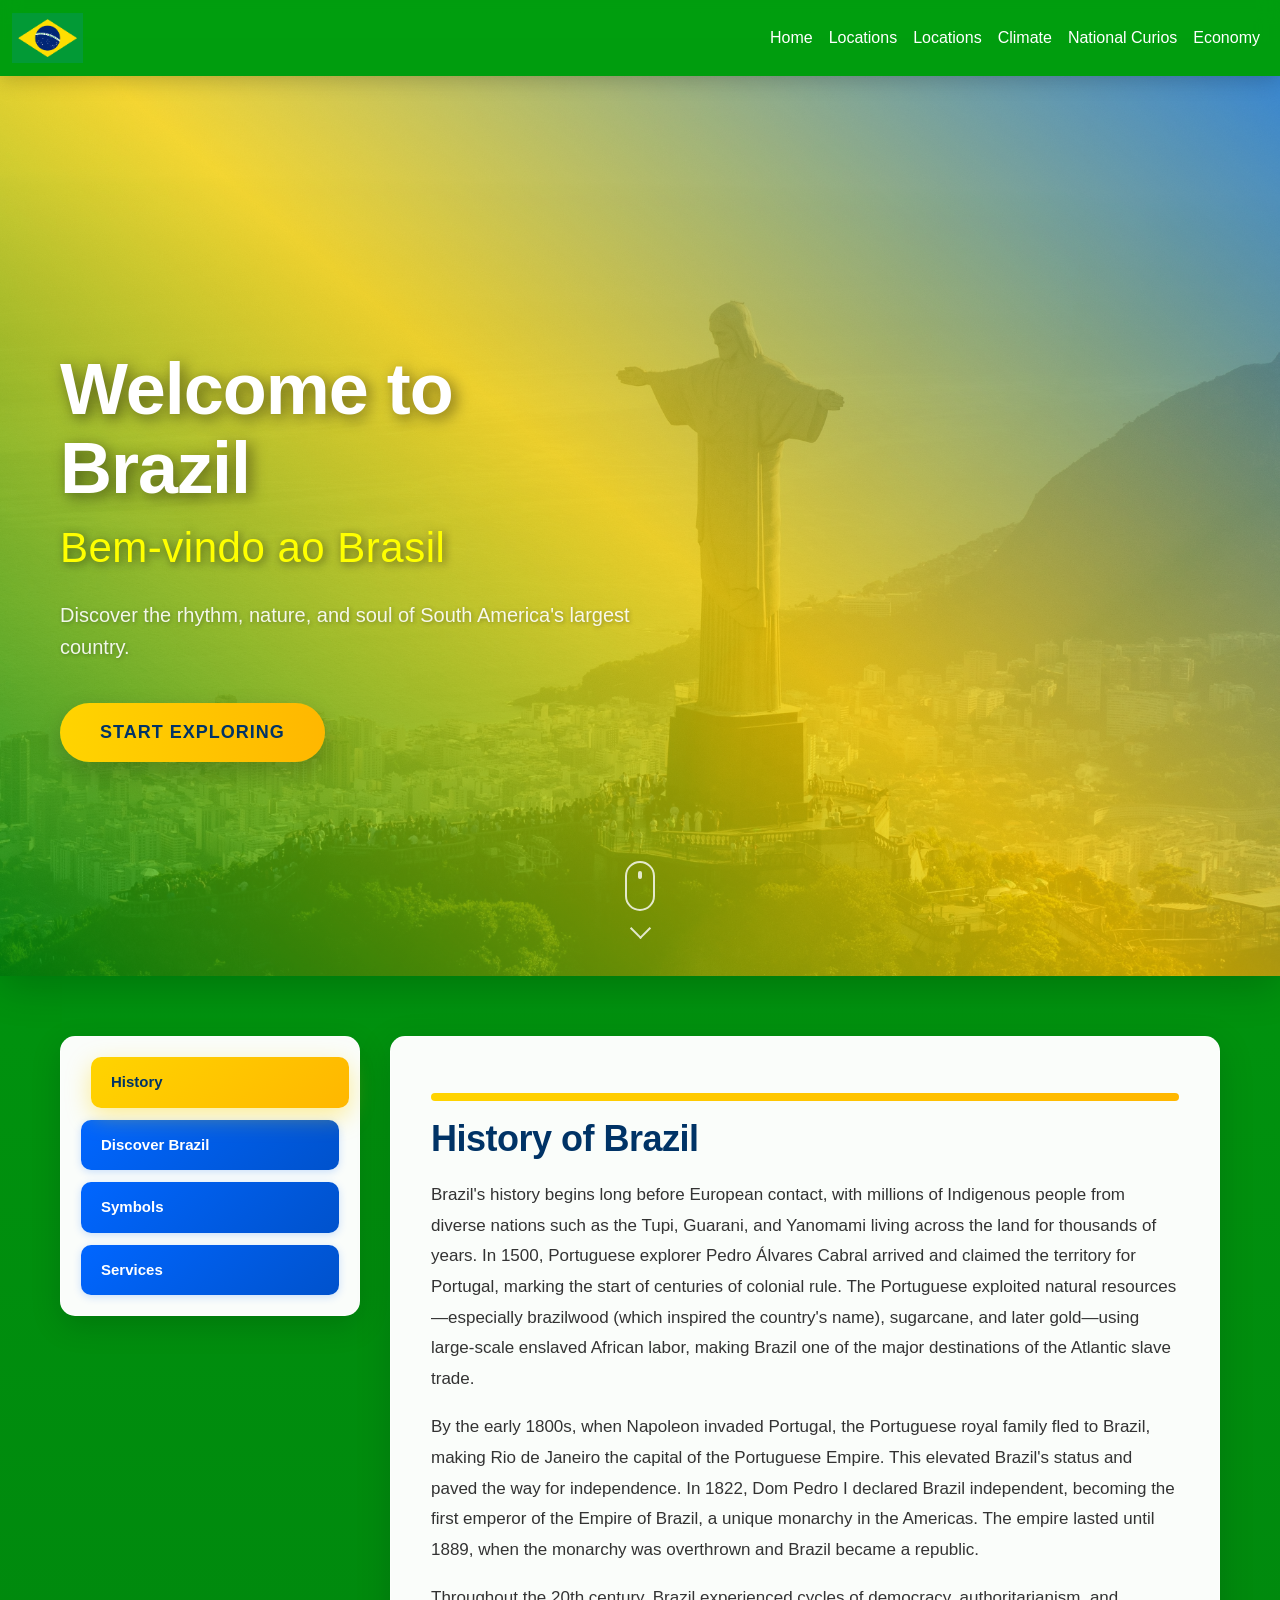
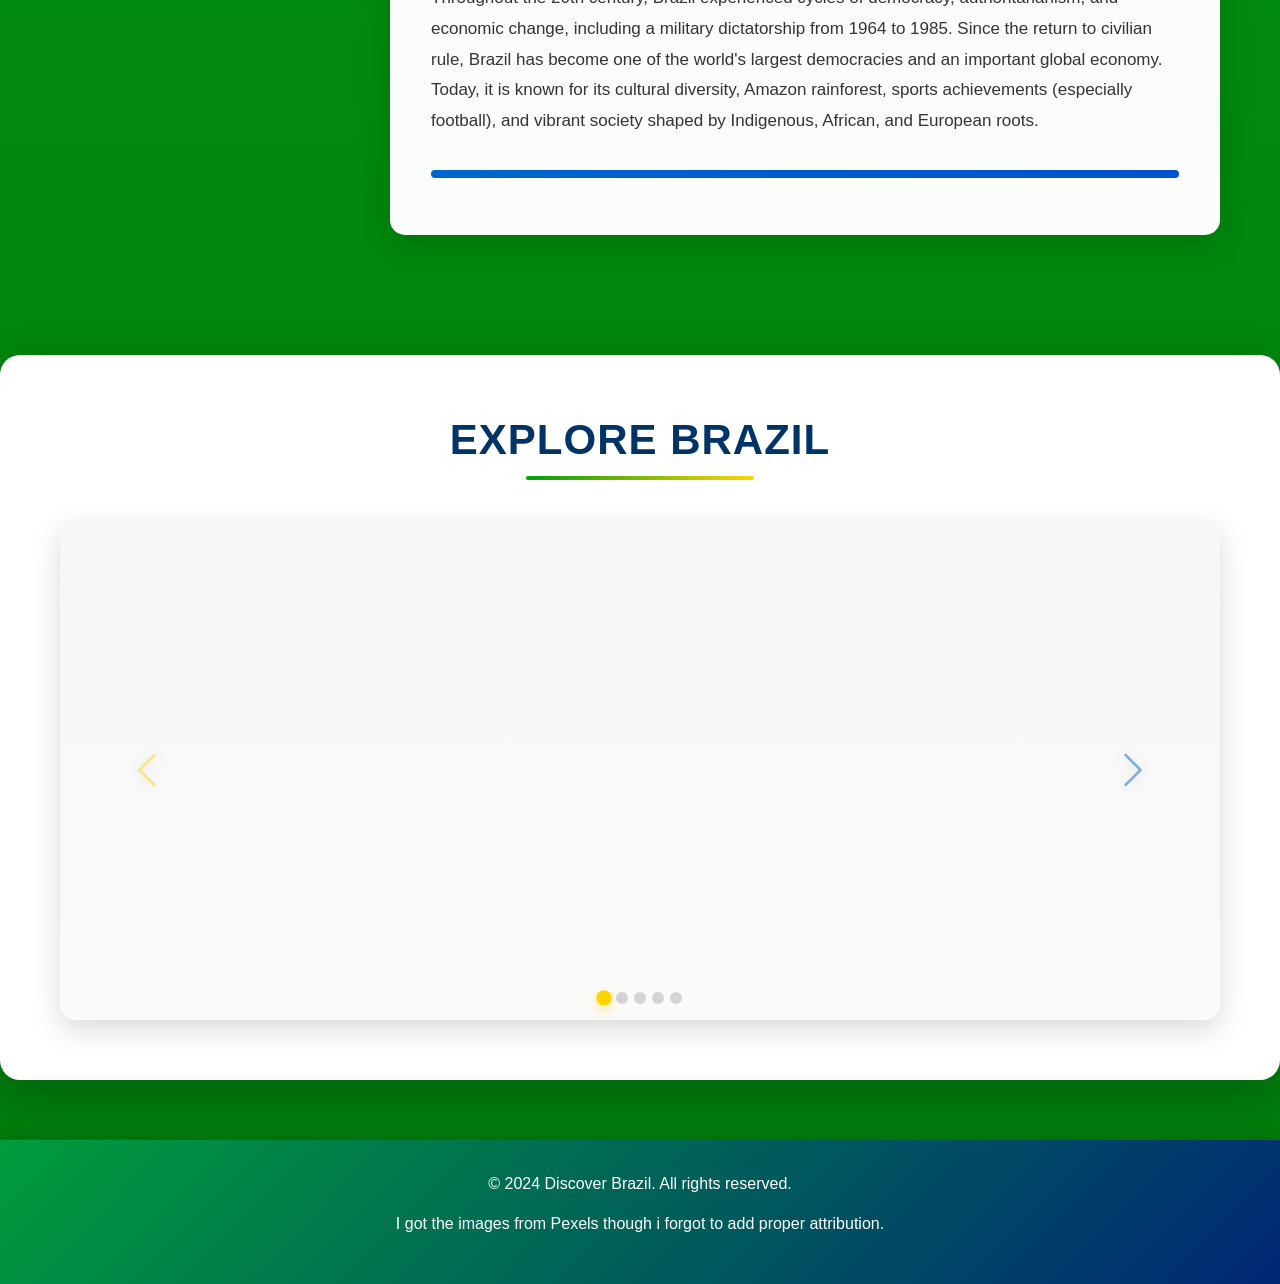
==== index.html @ 4f6e55f7 "Merge branch 'Home-Page-Add' of https://github.com/EnochTobi/FINAL-WEB-PROJECT into Home-Page-Add" ====
<!DOCTYPE html>
<html lang="en">

<head>
    <meta charset="UTF-8">
    <meta name="viewport" content="width=device-width, initial-scale=1.0">
    <!-- Bootstrap CSS -->
    <link href="https://cdn.jsdelivr.net/npm/bootstrap@5.3.0/dist/css/bootstrap.min.css" rel="stylesheet">
    <link rel="stylesheet" href="styles/Home.css">

    <title>Brazil - Discover the Heart of South America</title>
</head>

<body>
    <nav class="navbar navbar-expand-lg">
        <div class="container-fluid">

            <!-- Logo -->
            <a class="navbar-brand" href="#">
                <img src="./images/vectorstock_44766250.png" alt="Logo" class="logo-img" style="height:50px;">
            </a>

            <!-- Hamburger icon -->
            <button title="Hamburger" class="navbar-toggler" type="button" data-bs-toggle="collapse"
                data-bs-target="#mainNavbar">
                <span class="navbar-toggler-icon"></span>
            </button>

            <!-- Menu -->
            <div class="collapse navbar-collapse" id="mainNavbar">
                <ul class="navbar-nav ms-auto mb-2 mb-lg-0">
                    <li class="nav-item"><a class="nav-link text-white" href="index.html">Home</a></li>
                    <li class="nav-item"><a class="nav-link text-white" href="locations.html">Locations</a></li>
                    <li class="nav-item"><a class="nav-link text-white" href="Locations.html">Locations</a></li>
                    <li class="nav-item"><a class="nav-link text-white" href="Climate.html">Climate</a></li>
                    <li class="nav-item"><a class="nav-link text-white" href="Culture.html">National Curios</a></li>
                    <li class="nav-item"><a class="nav-link text-white" href="#">Economy</a></li>
                </ul>
            </div>

        </div>
    </nav>

    <div class="header-container">
        <div class="header-content">
            <div class="header-text">
                <h1>Welcome to Brazil</h1>
                <h2>Bem-vindo ao Brasil</h2>
                <p class="header-description">Discover the rhythm, nature, and soul of South America's largest country.
                </p>
                <a href="Locations.html" class="btn-cta">Start Exploring</a>
            </div>
        </div>
        <div class="header-image-wrapper">
            <img src="./images/brazil.png" alt="Brazil Map" class="header-img">
        </div>
        <div class="scroll-indicator">
            <span class="mouse">
                <span class="wheel"></span>
            </span>
            <span class="arrow"></span>
        </div>
    </div>
<main>
    <div class="main-container">

        <input type="checkbox" id="sidebar-menu-toggle" class="sidebar-menu-toggle">

        <input type="radio" id="tab-default" name="tab" checked>
        <input type="radio" id="tab-discover" name="tab">
        <input type="radio" id="tab-tips" name="tab">
        <input type="radio" id="tab-services" name="tab">

        <aside class="sidebar" aria-label="Site controls">
            <label for="sidebar-menu-toggle" class="sidebar-hamburger" aria-label="Toggle sidebar menu">
                <span></span>
                <span></span>
                <span></span>
            </label>

            <label class="side-label" for="tab-default"> History</label>
            <label class="side-label" for="tab-discover">Discover Brazil
            </label>
            <label class="side-label" for="tab-tips"> Symbols</label>
            <label class="side-label" for="tab-services"> Services</label>
        </aside>

        <section class="body1-container">
            <div class="streak streak-yellow"></div>

            <div class="panels">
                <article id="panel-default" class="panel">
                    <h1>History of Brazil</h1>
                    <p>Brazil's history begins long before European contact, with millions of Indigenous people from
                        diverse nations such as the Tupi, Guarani, and Yanomami living across the land for thousands of
                        years.
                        In 1500, Portuguese explorer Pedro Álvares Cabral arrived and claimed the territory for
                        Portugal, marking the start of centuries of colonial rule.
                        The Portuguese exploited natural resources—especially brazilwood (which inspired the country's
                        name), sugarcane, and later gold—using large-scale enslaved African labor, making Brazil one of
                        the major destinations of the Atlantic slave trade.</p>

                    <p>By the early 1800s, when Napoleon invaded Portugal, the Portuguese royal family fled to Brazil,
                        making Rio de Janeiro the capital of the Portuguese Empire.
                        This elevated Brazil's status and paved the way for independence. In 1822, Dom Pedro I declared
                        Brazil independent, becoming the first emperor of the Empire of Brazil, a unique monarchy in the
                        Americas.
                        The empire lasted until 1889, when the monarchy was overthrown and Brazil became a republic.</p>

                    <p>Throughout the 20th century, Brazil experienced cycles of democracy, authoritarianism, and
                        economic change, including a military dictatorship from 1964 to 1985. Since the return to
                        civilian rule, Brazil has become one of the world's largest democracies and an important global
                        economy. Today, it is known for its cultural diversity, Amazon rainforest, sports achievements
                        (especially football), and vibrant society shaped by Indigenous, African, and European roots.
                    </p>
                </article>

                <article id="panel-discover" class="panel">
                    <h1>Discover Brazil</h1>
                    <p>Explore the vibrant culture, music, and cuisine of Brazil — from Rio to the Amazon. Experience
                        the rhythm of samba, the beauty of Carnival, and the warmth of Brazilian hospitality.</p>
                    <ul class="feature-list">
                        <li><strong>Rio de Janeiro:</strong> Visit the iconic Christ the Redeemer and Copacabana beach.
                        </li>
                        <li><strong>Amazon Rainforest:</strong> Immerse yourself in the world's largest tropical
                            rainforest.</li>
                        <li><strong>Salvador:</strong> Experience the Afro-Brazilian culture and colonial architecture.
                        </li>
                        <li><strong>Iguazu Falls:</strong> Witness the breathtaking power of these massive waterfalls.
                        </li>
                    </ul>
                </article>

                <article id="panel-tips" class="panel">
                    <h1>National Symbols</h1>
                    <p>Brazil's national symbols reflect its rich heritage and natural beauty.</p>
                    <div class="symbol-grid">
                        <div class="symbol-item">
                            <h3>The Flag</h3>
                            <p>Green for forests, yellow for wealth, blue for the sky, and white for peace.</p>
                        </div>
                        <div class="symbol-item">
                            <h3>The Anthem</h3>
                            <p>A stirring melody celebrating Brazil's independence and natural splendor.</p>
                        </div>
                        <div class="symbol-item">
                            <h3>Coat of Arms</h3>
                            <p>Features the Southern Cross, coffee, and tobacco, symbolizing national wealth.</p>
                        </div>
                    </div>
                </article>

                <article id="panel-services" class="panel">
                    <h1>Services</h1>
                    <p>We offer personalized travel planning to make your Brazilian adventure unforgettable.</p>
                    <ul class="service-list">
                        <li><strong>Custom Tours:</strong> Tailor-made itineraries for every traveler.</li>
                        <li><strong>Accommodation:</strong> Best deals on hotels, resorts, and eco-lodges.</li>
                        <li><strong>Visa Assistance:</strong> Guidance through the entry requirements.</li>
                        <li><strong>Translation:</strong> Portuguese language guides and support.</li>
                    </ul>
                </article>
            </div>

            <div class="streak streak-blue"></div>
        </section>

    </div>

    <section class="carousel-wrapper">
        <h2 class="section-title">Explore Brazil</h2>
        <div id="carouselExampleIndicators" class="carousel slide">
            <div class="carousel-indicators">
                <button type="button" data-bs-target="#carouselExampleIndicators" data-bs-slide-to="0" class="active"
                    aria-current="true" aria-label="Slide 1"></button>
                <button type="button" data-bs-target="#carouselExampleIndicators" data-bs-slide-to="1"
                    aria-label="Slide 2"></button>
                <button type="button" data-bs-target="#carouselExampleIndicators" data-bs-slide-to="2"
                    aria-label="Slide 3"></button>
                <button type="button" data-bs-target="#carouselExampleIndicators" data-bs-slide-to="3"
                    aria-label="Slide 4"></button>
                <button type="button" data-bs-target="#carouselExampleIndicators" data-bs-slide-to="4"
                    aria-label="Slide 5"></button>
            </div>
            <div class="carousel-inner">
                <div class="carousel-item active">
                    <img src="./images/pexels-cax0000-1959065.jpg" class="d-block w-100" alt="Brazil Landscape">
                </div>
                <div class="carousel-item">
                    <img src="./images/pexels-pixabay-434041.jpg" class="d-block w-100" alt="Brazil Culture">
                </div>
                <div class="carousel-item">
                    <img src="./images/pexels-kelly-24039432.jpg" class="d-block w-100" alt="Brazil Nature">
                </div>
                <div class="carousel-item">
                    <img src="./images/pexels-miguel-á-padriñán-1619651.jpg" class="d-block w-100" alt="Brazil City">
                </div>
                <div class="carousel-item">
                    <img src="./images/pexels-daniel-fernandes-1640777.jpg" class="d-block w-100" alt="Brazil Beach">
            </div>
            <button class="carousel-control-prev" type="button" data-bs-target="#carouselExampleIndicators"
                data-bs-slide="prev">
                <span class="carousel-control-prev-icon" aria-hidden="true"></span>
                <span class="visually-hidden">Previous</span>
            </button>
            <button class="carousel-control-next" type="button" data-bs-target="#carouselExampleIndicators"
                data-bs-slide="next">
                <span class="carousel-control-next-icon" aria-hidden="true"></span>
                <span class="visually-hidden">Next</span>
            </button>
        </div>
    </section>
</main>
    <footer class="brazil-footer">
        <p>&copy; 2024 Discover Brazil. All rights reserved.</p>
<p>I got the images from Pexels though i forgot to add proper attribution.</p>
    <!-- Bootstrap JS Bundle -->
    <script src="https://cdn.jsdelivr.net/npm/bootstrap@5.3.0/dist/js/bootstrap.bundle.min.js"></script>

</body>

</html>
---- styles/Home.css ----
* {
    margin: 0;
    padding: 0;
    box-sizing: border-box;
}

html {
    scroll-behavior: smooth;
}

body {
    font-family: 'Inter', "Segoe UI", Roboto, "Helvetica Neue", Arial, sans-serif;
    background: linear-gradient(to bottom, #009e0f 0%, #007a0c 100%);
    color: #111;
    -webkit-font-smoothing: antialiased;
    -moz-osx-font-smoothing: grayscale;
}

/* ===== HEADER CONTAINER ===== */
.header-container {
    width: 100%;
    min-height: 100vh;
    display: flex;
    justify-content: center;
    align-items: center;
    padding: 120px 60px 60px;
    background: linear-gradient(40deg, #009e0f 0%, #ffd400 50%, #0066cc 100%);
    position: relative;
    overflow: hidden;
    box-shadow: 0 10px 40px rgba(0, 0, 0, 0.2);
}

.header-container::before {
    content: "";
    position: absolute;
    top: 0;
    left: 0;
    right: 0;
    bottom: 0;
    background-image: url("../images/pexels-athena-6580703.jpg");
    background-size: cover;
    background-position: center;
    opacity: 0.25;
    z-index: 0;
    animation: subtleZoom 20s ease-in-out infinite alternate;
}

.header-content {
    display: flex;
    justify-content: space-between;
    align-items: center;
    width: 100%;
    max-width: 1400px;
    z-index: 1;
    gap: 60px;
}

.header-text {
    flex: 1;
    max-width: 600px;
}

.header-text h1 {
    font-size: 72px;
    font-weight: 800;
    color: white;
    margin: 0 0 15px 0;
    text-shadow: 4px 4px 15px rgba(0, 0, 0, 0.5);
    animation: slideInDown 0.8s ease-out;
    letter-spacing: -1px;
    line-height: 1.1;
}

.header-text h2 {
    font-size: 42px;
    font-weight: 300;
    color: #ffff00;
    margin: 0 0 25px 0;
    text-shadow: 2px 2px 8px rgba(0, 0, 0, 0.5);
    animation: slideInUp 0.8s ease-out 0.2s both;
    letter-spacing: 0.5px;
}

.header-description {
    font-size: 20px;
    color: rgba(255, 255, 255, 0.9);
    margin-bottom: 40px;
    line-height: 1.6;
    animation: slideInUp 0.8s ease-out 0.4s both;
    text-shadow: 1px 1px 4px rgba(0, 0, 0, 0.3);
}

.btn-cta {
    display: inline-block;
    padding: 16px 40px;
    background: linear-gradient(to right, #ffd400, #ffb700);
    color: #003366;
    font-size: 18px;
    font-weight: 700;
    text-decoration: none;
    border-radius: 50px;
    box-shadow: 0 10px 25px rgba(0, 0, 0, 0.2);
    transition: all 0.3s ease;
    animation: slideInUp 0.8s ease-out 0.6s both;
    text-transform: uppercase;
    letter-spacing: 1px;
}

.btn-cta:hover {
    transform: translateY(-5px);
    box-shadow: 0 15px 35px rgba(0, 0, 0, 0.3);
    background: linear-gradient(to right, #ffb700, #ffd400);
    color: #002244;
}

.header-image-wrapper {
    flex: 1;
    display: flex;
    justify-content: center;
    align-items: center;
    animation: float 6s ease-in-out infinite;
}

.header-img {
    max-width: 100%;
    height: auto;
    filter: drop-shadow(0 20px 50px rgba(0, 0, 0, 0.4));
    animation: fadeInUp 1s ease-out;
    transition: transform 0.3s ease;
}

.header-img:hover {
    transform: scale(1.05) rotate(2deg);
}

/* Scroll Indicator */
.scroll-indicator {
    position: absolute;
    bottom: 40px;
    left: 50%;
    transform: translateX(-50%);
    z-index: 2;
    display: flex;
    flex-direction: column;
    align-items: center;
    gap: 10px;
    opacity: 0.8;
    animation: fadeIn 1s ease-out 1s both;
}

.mouse {
    width: 30px;
    height: 50px;
    border: 2px solid white;
    border-radius: 20px;
    position: relative;
}

.wheel {
    width: 4px;
    height: 8px;
    background: white;
    border-radius: 2px;
    position: absolute;
    top: 8px;
    left: 50%;
    transform: translateX(-50%);
    animation: scrollWheel 1.5s infinite;
}

.arrow {
    width: 15px;
    height: 15px;
    border-right: 2px solid white;
    border-bottom: 2px solid white;
    transform: rotate(45deg);
    animation: scrollArrow 1.5s infinite;
}

@keyframes scrollWheel {
    0% {
        top: 8px;
        opacity: 1;
    }

    100% {
        top: 25px;
        opacity: 0;
    }
}

@keyframes scrollArrow {
    0% {
        opacity: 0;
        transform: rotate(45deg) translate(-5px, -5px);
    }

    50% {
        opacity: 1;
    }

    100% {
        opacity: 0;
        transform: rotate(45deg) translate(5px, 5px);
    }
}

/* ===== NAVBAR ===== */
nav {
    width: 100%;
    display: flex;
    justify-content: space-around;
    align-items: center;
    padding: 20px 40px;
    background: rgba(0, 158, 15, 0.9);
    position: sticky;
    top: 0;
    z-index: 1000;
    box-shadow: 0 4px 20px rgba(0, 0, 0, 0.2);
    -webkit-backdrop-filter: blur(10px);
    backdrop-filter: blur(10px);
    transition: all 0.3s ease;
}

.logo {
    background-color: transparent;
}

.logo-img {
    height: 50px;
    width: auto;
    background-color: transparent;
    transition: transform 0.3s ease;
}

.logo-img:hover {
    transform: scale(1.08) rotate(2deg);
}

.nav-links {
    display: flex;
    list-style: none;
    gap: 30px;
    background-color: transparent;
}

.nav-links li {
    background-color: transparent;
}

.nav-links a {
    text-decoration: none;
    color: white;
    background-color: transparent;
    font-size: 16px;
    font-weight: 500;
    transition: all 0.3s ease;
    position: relative;
    padding: 5px 0;
}

.nav-links a::after {
    content: '';
    position: absolute;
    bottom: 0;
    left: 0;
    width: 0;
    height: 2px;
    background-color: #ffd400;
    transition: width 0.3s ease;
}

.nav-links a:hover::after {
    width: 100%;
}

.nav-links a:hover {
    color: #ffff00;
    transform: translateY(-2px);
}

.navbar-toggler {
    border-color: white !important;
}

.navbar-toggler-icon {
    background-image: url("data:image/svg+xml;charset=utf8,%3Csvg viewBox='0 0 30 30' xmlns='http://www.w3.org/2000/svg'%3E%3Cpath stroke='white' stroke-width='2' stroke-linecap='round' stroke-miterlimit='10' d='M4 7h22M4 15h22M4 23h22'/%3E%3C/svg%3E") !important;
}

/* ===== MAIN CONTAINER ===== */
.main-container {
    display: flex;
    gap: 30px;
    padding: 60px 60px;
    align-items: flex-start;
    max-width: 1400px;
    margin: 0 auto;
}

.sidebar {
    width: 300px;
    flex-shrink: 0;
    background: rgba(255, 255, 255, 0.98);
    border-radius: 15px;
    padding: 20px;
    box-shadow: 0 10px 30px rgba(0, 0, 0, 0.15);
    border: 1px solid rgba(255, 255, 255, 0.5);
    display: flex;
    flex-direction: column;
    gap: 12px;
}

.sidebar-menu-toggle {
    display: none;
}

.sidebar-hamburger {
    display: none;
    flex-direction: column;
    cursor: pointer;
    gap: 5px;
    margin-bottom: 8px;
}

.sidebar-hamburger span {
    width: 24px;
    height: 2.5px;
    background-color: #0066cc;
    border-radius: 2px;
    transition: all 0.3s ease;
}

.side-label {
    display: block;
    width: 100%;
    padding: 14px 20px;
    margin: 0;
    background: linear-gradient(135deg, #0066ff 0%, #0052cc 100%);
    color: white;
    border-radius: 10px;
    cursor: pointer;
    text-align: left;
    font-weight: 600;
    font-size: 15px;
    transition: all 0.3s cubic-bezier(0.4, 0, 0.2, 1);
    box-shadow: 0 2px 8px rgba(0, 102, 255, 0.2);
}

.side-label:hover {
    transform: translateX(8px) translateY(-2px);
    box-shadow: 0 8px 20px rgba(0, 102, 255, 0.3);
    background: linear-gradient(135deg, #0052cc 0%, #003d99 100%);
}

#tab-default:checked~.sidebar label[for="tab-default"],
#tab-discover:checked~.sidebar label[for="tab-discover"],
#tab-tips:checked~.sidebar label[for="tab-tips"],
#tab-services:checked~.sidebar label[for="tab-services"] {
    background: linear-gradient(135deg, #ffd400 0%, #ffb700 100%);
    color: #003366;
    transform: translateX(10px);
    box-shadow: 0 8px 25px rgba(255, 212, 0, 0.4);
}

.main-container>input[type="radio"] {
    position: absolute;
    left: -9999px;
}

.body1-container {
    flex: 1 1 auto;
    padding: 40px;
    background: rgba(255, 255, 255, 0.98);
    position: relative;
    border-radius: 15px;
    box-shadow: 0 10px 35px rgba(0, 0, 0, 0.15);
    border: 1px solid rgba(255, 255, 255, 0.5);
    min-height: 450px;
    transition: box-shadow 0.3s ease;
}

.body1-container:hover {
    box-shadow: 0 15px 45px rgba(0, 0, 0, 0.2);
}

.body1-container h1 {
    color: #003366;
    background-color: transparent;
    font-size: 36px;
    font-weight: 700;
    margin-bottom: 20px;
    letter-spacing: -0.5px;
}

.body1-container p {
    color: #333333;
    background-color: transparent;
    font-size: 17px;
    line-height: 1.8;
    margin-bottom: 18px;
    font-weight: 400;
}

/* Feature Lists & Service Lists */
.feature-list,
.service-list {
    list-style: none;
    padding: 0;
    margin-top: 20px;
}

.feature-list li,
.service-list li {
    padding: 12px 16px;
    margin-bottom: 10px;
    background: rgba(0, 0, 0, 0.03);
    border-radius: 8px;
    font-size: 16px;
    color: #333;
    transition: transform 0.2s ease, background 0.2s ease;
    border-left: 4px solid #ffd400;
}

.service-list li {
    border-left-color: #0066cc;
}

.feature-list li:hover,
.service-list li:hover {
    transform: translateX(5px);
    background: rgba(0, 0, 0, 0.05);
}

.feature-list strong,
.service-list strong {
    color: #003366;
    font-weight: 600;
}

/* Symbol Grid */
.symbol-grid {
    display: grid;
    grid-template-columns: repeat(auto-fit, minmax(200px, 1fr));
    gap: 20px;
    margin-top: 20px;
}

.symbol-item {
    background: white;
    padding: 20px;
    border-radius: 12px;
    box-shadow: 0 4px 15px rgba(0, 0, 0, 0.05);
    text-align: center;
    transition: transform 0.3s ease;
    border: 1px solid rgba(0, 0, 0, 0.05);
}

.symbol-item:hover {
    transform: translateY(-5px);
    box-shadow: 0 8px 25px rgba(0, 0, 0, 0.1);
}

.symbol-item h3 {
    font-size: 18px;
    color: #009e0f;
    margin-bottom: 10px;
}

.symbol-item p {
    font-size: 14px;
    margin: 0;
    color: #555;
}

.streak {
    width: 100%;
    height: 8px;
    margin: 16px 0;
    border-radius: 4px;
}

.streak-yellow {
    background: linear-gradient(to right, #ffd400, #ffb700);
}

.streak-blue {
    background: linear-gradient(to right, #0066cc, #0052cc);
}

.panel {
    max-height: 0;
    opacity: 0;
    transform: translateY(8px);
    overflow: hidden;
    transition: max-height 320ms ease, opacity 320ms ease, transform 320ms ease;
}

#tab-default:checked~.body1-container .panels #panel-default,
#tab-discover:checked~.body1-container .panels #panel-discover,
#tab-tips:checked~.body1-container .panels #panel-tips,
#tab-services:checked~.body1-container .panels #panel-services {
    max-height: 1000px;
    opacity: 1;
    transform: none;
}

/* ===== CAROUSEL ===== */
.carousel-wrapper {
    background-color: #ffffff;
    padding: 60px;
    border-radius: 20px;
    box-shadow: 0 15px 50px rgba(0, 0, 0, 0.2);
    margin: 60px auto;
    max-width: 1400px;
    text-align: center;
}

.section-title {
    font-size: 42px;
    color: #003366;
    margin-bottom: 40px;
    font-weight: 700;
    text-transform: uppercase;
    letter-spacing: 1px;
    position: relative;
    display: inline-block;
}

.section-title::after {
    content: '';
    display: block;
    width: 60%;
    height: 4px;
    background: linear-gradient(to right, #009e0f, #ffd400);
    margin: 10px auto 0;
    border-radius: 2px;
}

#carouselExampleIndicators {
    max-width: 1200px;
    margin: 0 auto;
    border-radius: 15px;
    overflow: hidden;
    box-shadow: 0 10px 30px rgba(0, 0, 0, 0.15);
    transition: transform 0.3s ease;
}

#carouselExampleIndicators:hover {
    transform: translateY(-5px);
    box-shadow: 0 30px 60px rgba(0, 0, 0, 0.25);
}

#carouselExampleIndicators .carousel-inner {
    background: linear-gradient(180deg, rgba(0, 0, 0, 0.03), rgba(0, 0, 0, 0.02));
}

#carouselExampleIndicators .carousel-item {
    height: 500px;
}

#carouselExampleIndicators .carousel-item img {
    width: 100%;
    height: 100%;
    object-fit: cover;
    display: block;
    filter: saturate(1.05) contrast(1.02);
    transition: transform 0.3s ease;
}

#carouselExampleIndicators .carousel-item:hover img {
    transform: scale(1.02);
}

.carousel-indicators [data-bs-target] {
    width: 12px;
    height: 12px;
    border-radius: 50%;
    background-color: rgba(0, 0, 0, 0.3);
    border: none;
    transition: transform 200ms ease, background-color 200ms ease;
}

footer {
    background: linear-gradient(135deg, #009c3b 0%, #002776 100%);
    color: white;
    text-align: center;
    padding: 32px;
    margin-top: 32px;
    font-size: 16px;
    box-shadow: 0 -4px 15px rgba(0, 0, 0, 0.1);
}

.carousel-indicators .active {
    background-color: #ffd400;
    transform: scale(1.3);
    box-shadow: 0 3px 8px rgba(255, 212, 0, 0.4);
}

.carousel-control-prev-icon,
.carousel-control-next-icon {
    filter: drop-shadow(0 2px 6px rgba(0, 0, 0, 0.25));
    width: 40px;
    height: 40px;
}

.carousel-control-prev-icon {
    background-image: url("data:image/svg+xml;charset=utf8,%3Csvg xmlns='http://www.w3.org/2000/svg' fill='%23ffd400' viewBox='0 0 16 16'%3E%3Cpath d='M11.354 1.646a.5.5 0 0 1 0 .708L5.707 8l5.647 5.646a.5.5 0 0 1-.708.708l-6-6a.5.5 0 0 1 0-.708l6-6a.5.5 0 0 1 .708 0z'/%3E%3C/svg%3E");
}

.carousel-control-next-icon {
    background-image: url("data:image/svg+xml;charset=utf8,%3Csvg xmlns='http://www.w3.org/2000/svg' fill='%230066cc' viewBox='0 0 16 16'%3E%3Cpath d='M4.646 14.354a.5.5 0 0 1 0-.708L10.293 8 4.646 2.354a.5.5 0 1 1 .708-.708l6 6a.5.5 0 0 1 0 .708l-6 6a.5.5 0 0 1-.708 0z'/%3E%3C/svg%3E");
}

/* ===== ANIMATIONS ===== */
@keyframes fadeInUp {
    from {
        opacity: 0;
        transform: translateY(30px);
    }

    to {
        opacity: 1;
        transform: translateY(0);
    }
}

@keyframes slideInDown {
    from {
        opacity: 0;
        transform: translateY(-30px);
    }

    to {
        opacity: 1;
        transform: translateY(0);
    }
}

@keyframes slideInUp {
    from {
        opacity: 0;
        transform: translateY(30px);
    }

    to {
        opacity: 1;
        transform: translateY(0);
    }
}

@keyframes float {

    0%,
    100% {
        transform: translateY(0px);
    }

    50% {
        transform: translateY(-20px);
    }
}

@keyframes subtleZoom {
    0% {
        transform: scale(1);
    }

    100% {
        transform: scale(1.05);
    }
}

@keyframes fadeIn {
    from {
        opacity: 0;
    }

    to {
        opacity: 0.8;
    }
}

/* ===== RESPONSIVE DESIGN ===== */
@media (max-width: 899px) {
    .sidebar-hamburger {
        display: flex;
    }

    .sidebar-menu-toggle:not(:checked)~.sidebar .side-label {
        max-height: 0;
        opacity: 0;
        padding: 0;
        margin: 0;
        overflow: hidden;
    }

    .sidebar-menu-toggle:checked~.sidebar .side-label {
        max-height: 100px;
        opacity: 1;
        padding: 14px 20px;
        margin-bottom: 12px;
        display: block;
    }

    .sidebar-menu-toggle:checked~.sidebar .sidebar-hamburger span:nth-child(1) {
        transform: rotate(45deg) translate(8px, 8px);
    }

    .sidebar-menu-toggle:checked~.sidebar .sidebar-hamburger span:nth-child(2) {
        opacity: 0;
    }

    .sidebar-menu-toggle:checked~.sidebar .sidebar-hamburger span:nth-child(3) {
        transform: rotate(-45deg) translate(6px, -6px);
    }
}

@media (max-width: 800px) {
    .header-container {
        padding: 100px 30px 60px;
        min-height: auto;
    }

    .header-content {
        flex-direction: column-reverse;
        gap: 40px;
        text-align: center;
    }

    .header-text {
        max-width: 100%;
    }

    .header-text h1 {
        font-size: 48px;
    }

    .header-text h2 {
        font-size: 32px;
    }

    .header-description {
        font-size: 18px;
    }

    .main-container {
        flex-direction: column;
        padding: 30px 20px;
    }

    .sidebar {
        width: 100%;
        flex-direction: row;
        overflow-x: auto;
        gap: 10px;
    }

    .side-label {
        flex: 0 0 auto;
        white-space: nowrap;
    }

    .body1-container {
        padding: 30px;
    }

    #carouselExampleIndicators {
        margin: 40px auto;
    }

    #carouselExampleIndicators .carousel-item {
        height: 300px;
    }
}

@media (max-width: 480px) {
    .header-container {
        min-height: 400px;
        padding: 40px 20px;
    }

    .header-text h1 {
        font-size: 36px;
    }

    .header-text h2 {
        font-size: 28px;
    }

    .main-container {
        padding: 20px 16px;
    }

    .body1-container {
        padding: 24px;
    }

    .body1-container h1 {
        font-size: 28px;
    }

    .body1-container p {
        font-size: 16px;
    }

    #carouselExampleIndicators .carousel-item {
        height: 220px;
    }
}

/* Accessibility */
a:focus,
.side-label:focus,
.nav-links a:focus {
    outline: 3px solid rgba(255, 212, 64, 0.3);
    outline-offset: 3px;
}

/* Performance optimizations */
img {
    content-visibility: auto;
}
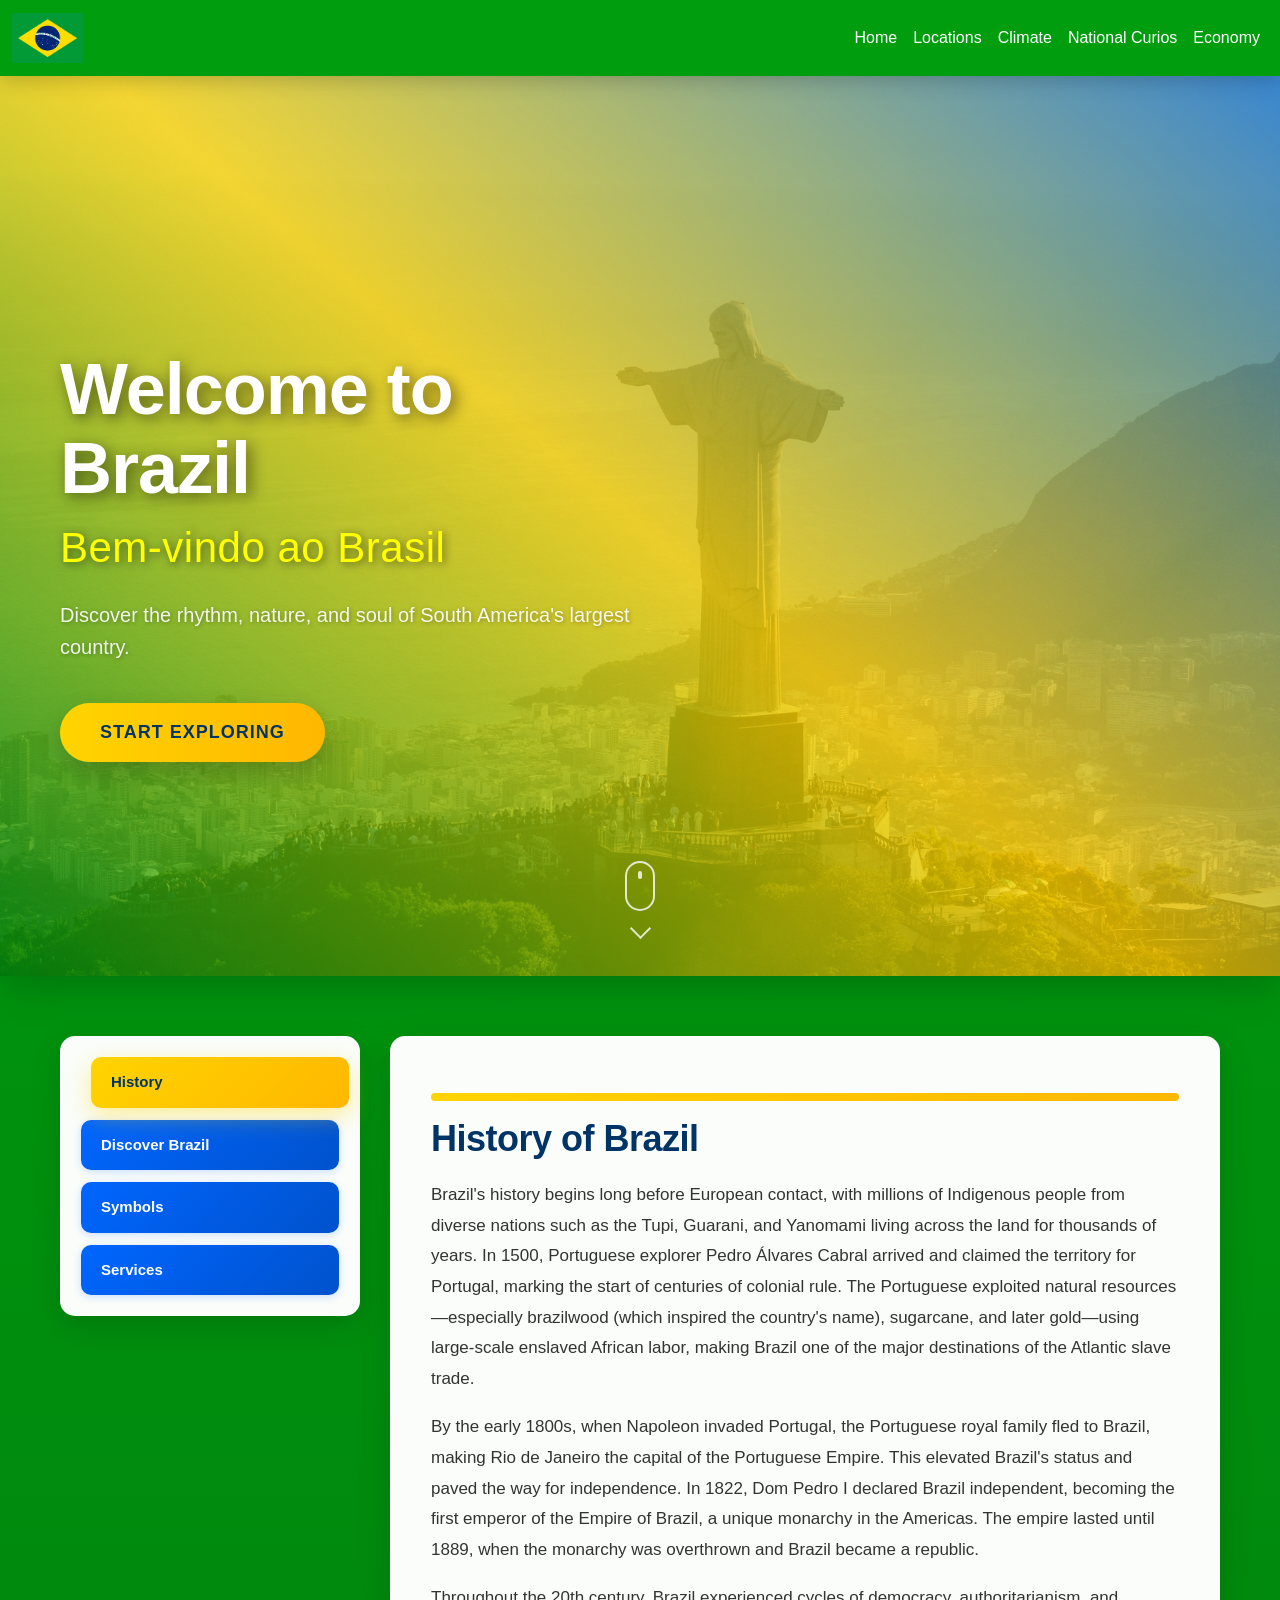
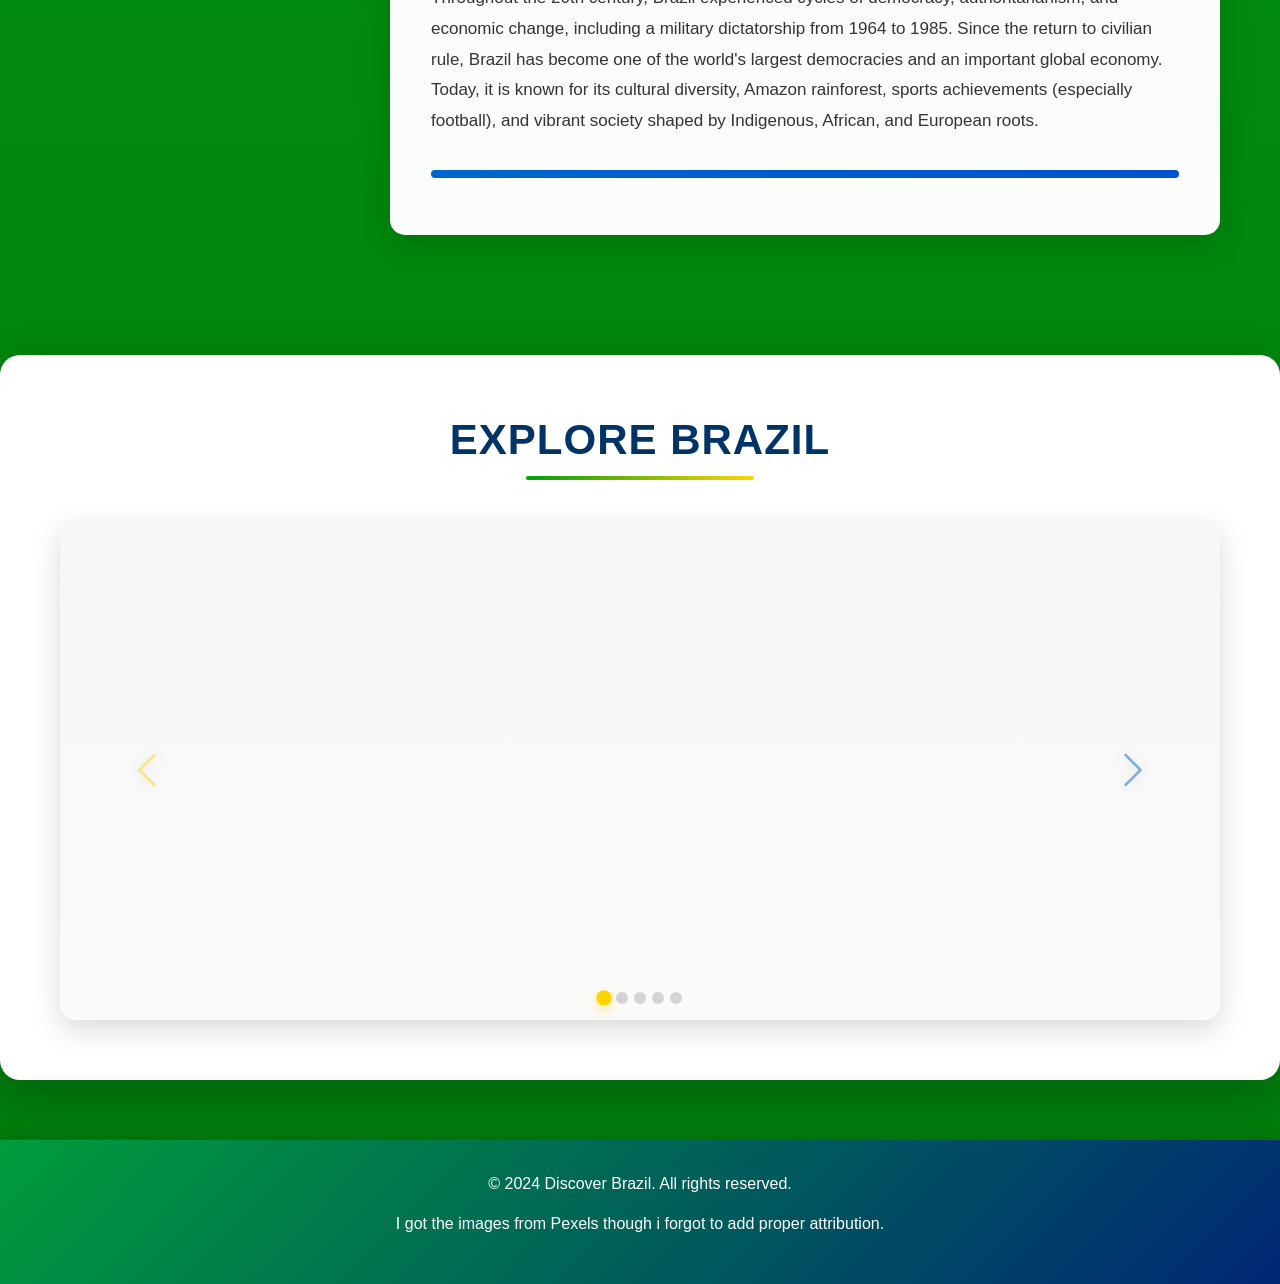
==== commit cf2aa2b0: "Removed 2nd locations page" ====
--- a/index.html
+++ b/index.html
@@ -30,7 +30,6 @@
             <div class="collapse navbar-collapse" id="mainNavbar">
                 <ul class="navbar-nav ms-auto mb-2 mb-lg-0">
                     <li class="nav-item"><a class="nav-link text-white" href="index.html">Home</a></li>
-                    <li class="nav-item"><a class="nav-link text-white" href="locations.html">Locations</a></li>
                     <li class="nav-item"><a class="nav-link text-white" href="Locations.html">Locations</a></li>
                     <li class="nav-item"><a class="nav-link text-white" href="Climate.html">Climate</a></li>
                     <li class="nav-item"><a class="nav-link text-white" href="Culture.html">National Curios</a></li>
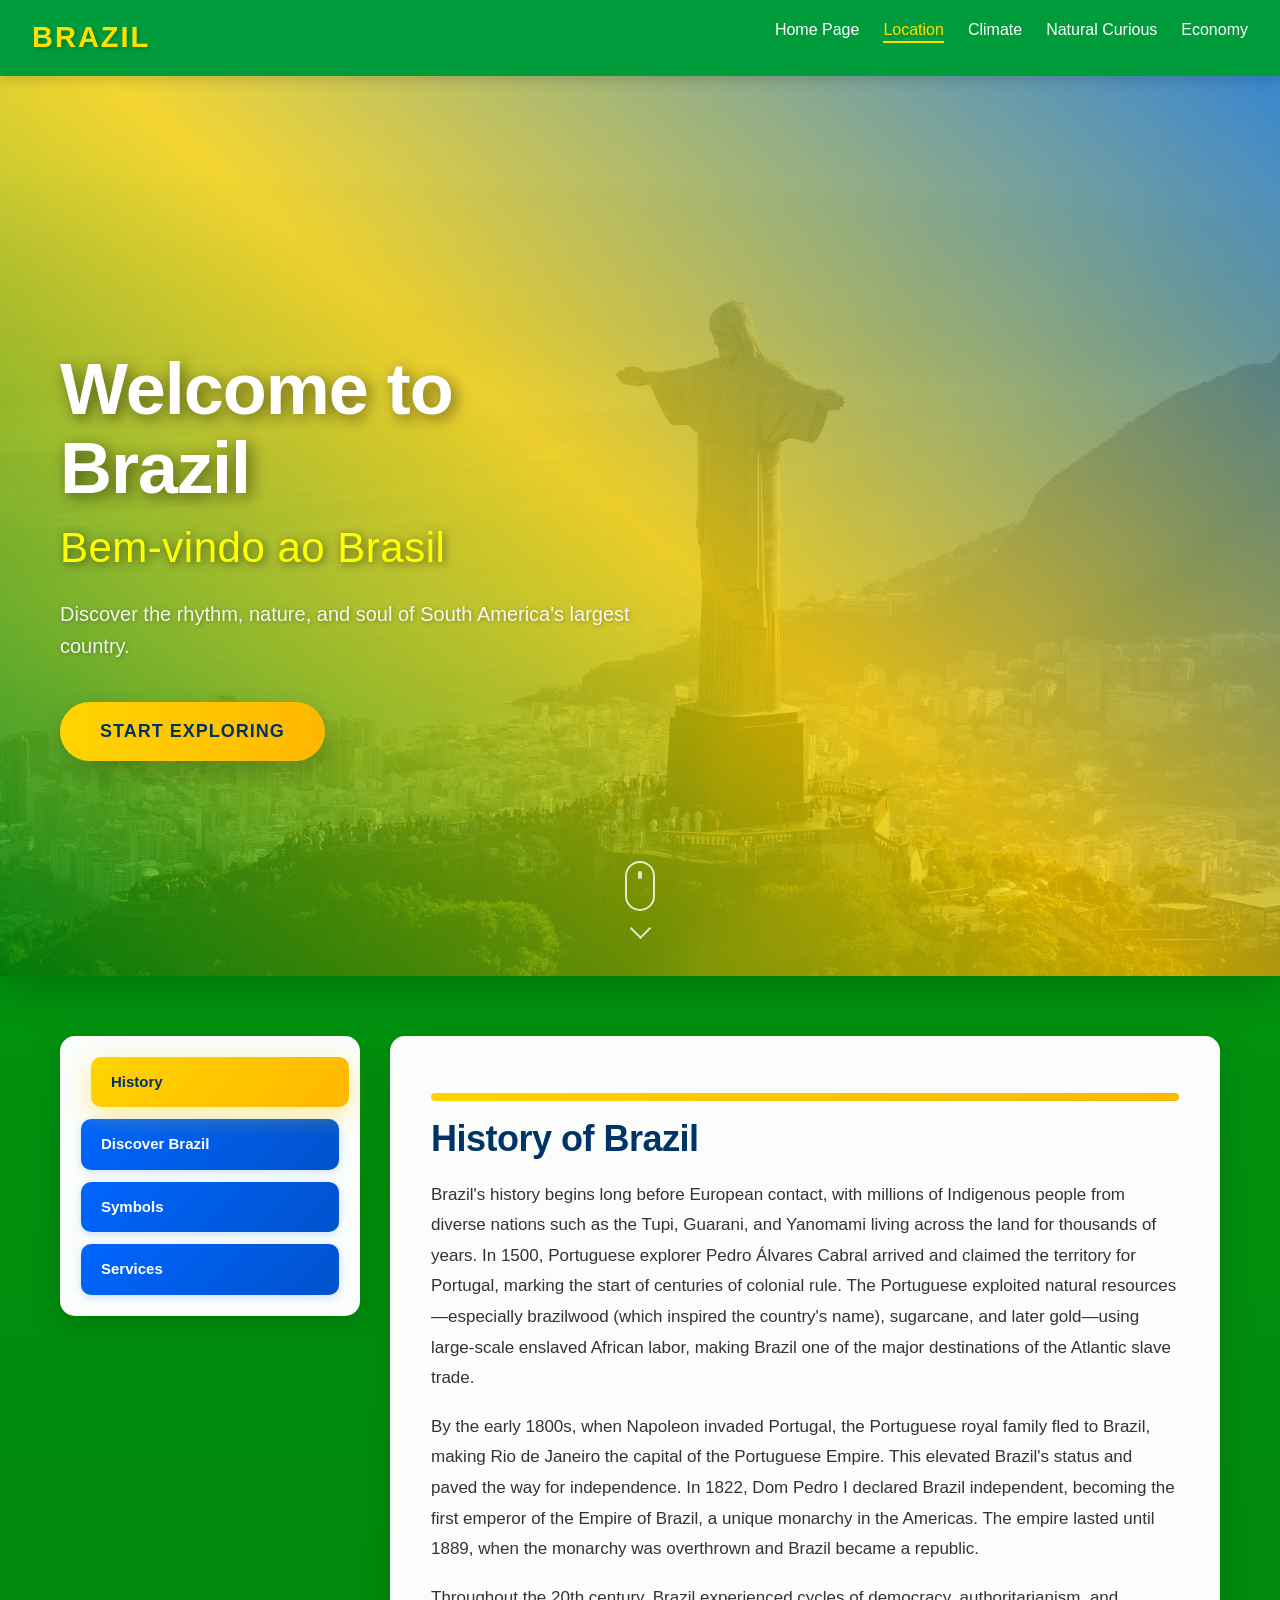
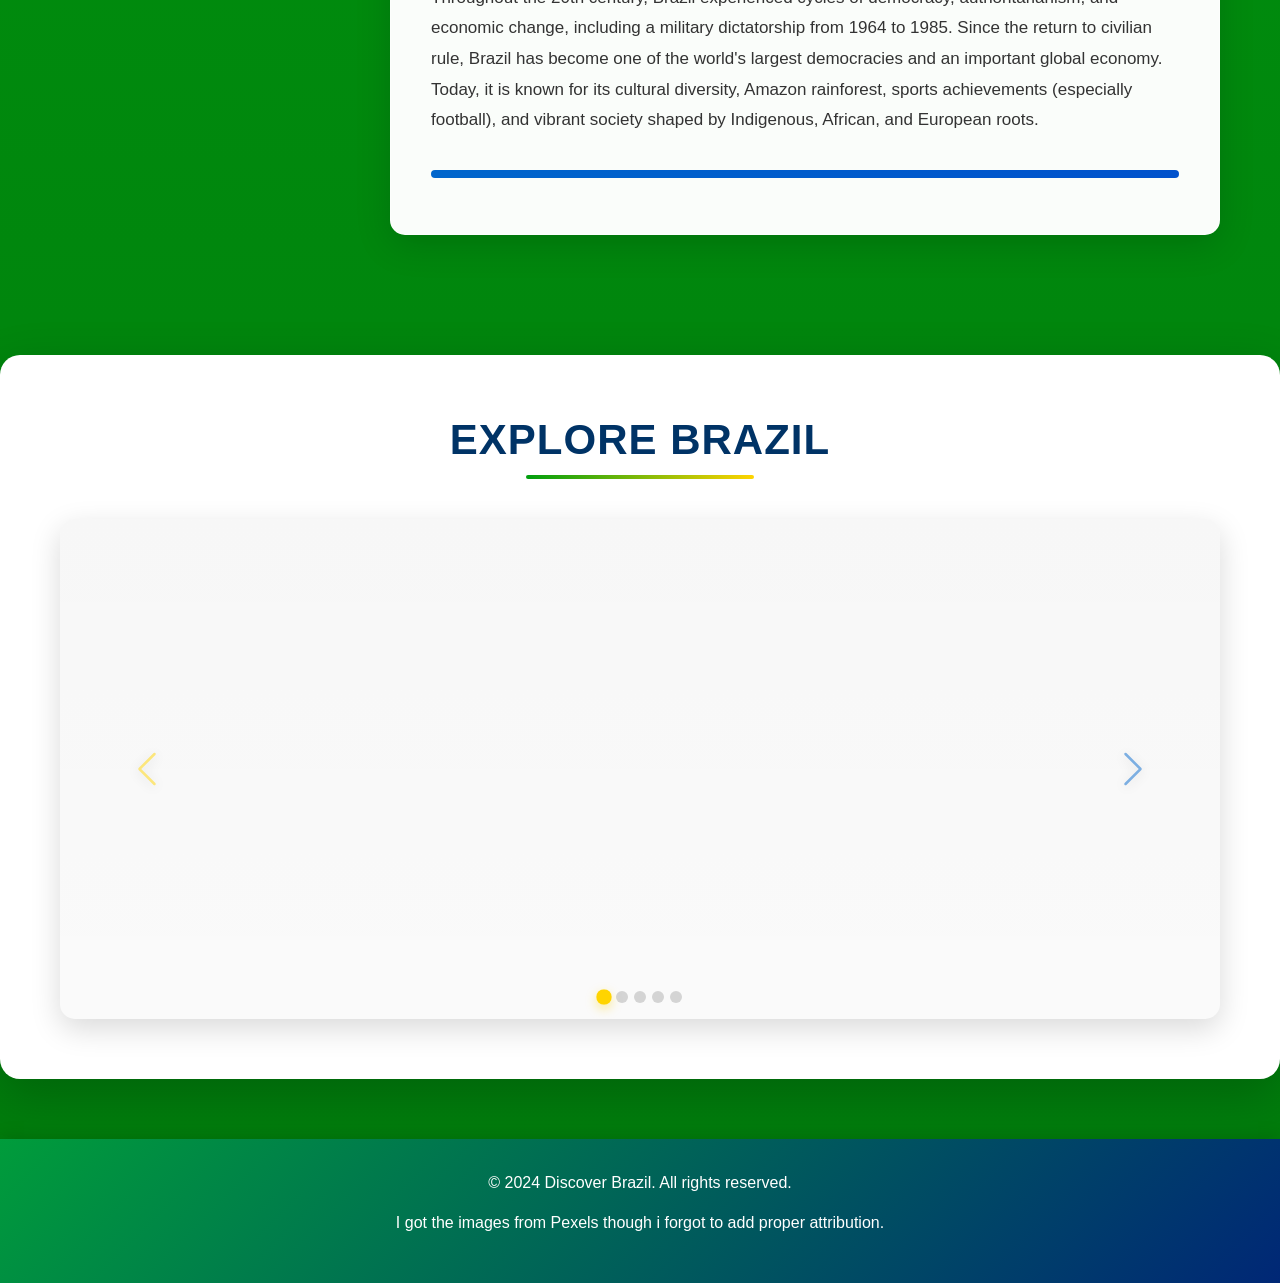
==== commit e82b9f9e: "Locations" ====
--- a/index.html
+++ b/index.html
@@ -12,32 +12,20 @@
 </head>
 
 <body>
-    <nav class="navbar navbar-expand-lg">
-        <div class="container-fluid">
-
-            <!-- Logo -->
-            <a class="navbar-brand" href="#">
-                <img src="./images/vectorstock_44766250.png" alt="Logo" class="logo-img" style="height:50px;">
-            </a>
-
-            <!-- Hamburger icon -->
-            <button title="Hamburger" class="navbar-toggler" type="button" data-bs-toggle="collapse"
-                data-bs-target="#mainNavbar">
-                <span class="navbar-toggler-icon"></span>
-            </button>
-
-            <!-- Menu -->
-            <div class="collapse navbar-collapse" id="mainNavbar">
-                <ul class="navbar-nav ms-auto mb-2 mb-lg-0">
-                    <li class="nav-item"><a class="nav-link text-white" href="index.html">Home</a></li>
-                    <li class="nav-item"><a class="nav-link text-white" href="Locations.html">Locations</a></li>
-                    <li class="nav-item"><a class="nav-link text-white" href="Climate.html">Climate</a></li>
-                    <li class="nav-item"><a class="nav-link text-white" href="Culture.html">National Curios</a></li>
-                    <li class="nav-item"><a class="nav-link text-white" href="#">Economy</a></li>
-                </ul>
-            </div>
-
-        </div>
+    <nav class="brazil-navbar">
+        <div class="brazil-logo">Brazil</div>
+        <div class="brazil-hamburger">
+            <div></div>
+            <div></div>
+            <div></div>
+        </div>
+        <ul class="brazil-nav-links">
+            <li><a href="index.html">Home Page</a></li>
+            <li><a href="Locations.html" class="active">Location</a></li>
+            <li><a href="Climate.html">Climate</a></li>
+            <li><a href="Culture.html">Natural Curious</a></li>
+            <li><a href="#">Economy</a></li>
+        </ul>
     </nav>
 
     <div class="header-container">
--- a/styles/Home.css
+++ b/styles/Home.css
@@ -206,85 +206,98 @@
 }
 
 /* ===== NAVBAR ===== */
-nav {
-    width: 100%;
+.brazil-navbar {
+    background-color: #009c3b;
     display: flex;
-    justify-content: space-around;
+    justify-content: space-between;
     align-items: center;
-    padding: 20px 40px;
-    background: rgba(0, 158, 15, 0.9);
+    padding: 16px 32px;
     position: sticky;
     top: 0;
     z-index: 1000;
-    box-shadow: 0 4px 20px rgba(0, 0, 0, 0.2);
-    -webkit-backdrop-filter: blur(10px);
-    backdrop-filter: blur(10px);
+    box-shadow: 0 4px 12px rgba(0, 0, 0, 0.15);
     transition: all 0.3s ease;
 }
 
-.logo {
-    background-color: transparent;
-}
-
-.logo-img {
-    height: 50px;
-    width: auto;
-    background-color: transparent;
+.brazil-logo {
+    font-size: 29px;
+    font-weight: 700;
+    color: #ffdf00;
+    text-transform: uppercase;
+    letter-spacing: 2px;
+    text-shadow: 2px 2px 4px rgba(0, 0, 0, 0.2);
     transition: transform 0.3s ease;
 }
 
-.logo-img:hover {
-    transform: scale(1.08) rotate(2deg);
-}
-
-.nav-links {
+.brazil-logo:hover {
+    transform: scale(1.05);
+}
+
+.brazil-hamburger {
+    display: none;
+    cursor: pointer;
+    transition: transform 0.3s ease;
+}
+
+.brazil-hamburger:hover {
+    transform: scale(1.1);
+}
+
+.brazil-hamburger div {
+    width: 25px;
+    height: 3px;
+    background-color: white;
+    margin: 5px 0;
+    transition: all 0.3s ease;
+}
+
+.brazil-hamburger.active div:nth-child(1) {
+    transform: rotate(-45deg) translate(-5px, 6px);
+}
+
+.brazil-hamburger.active div:nth-child(2) {
+    opacity: 0;
+}
+
+.brazil-hamburger.active div:nth-child(3) {
+    transform: rotate(45deg) translate(-5px, -6px);
+}
+
+.brazil-nav-links {
+    list-style: none;
     display: flex;
-    list-style: none;
-    gap: 30px;
-    background-color: transparent;
-}
-
-.nav-links li {
-    background-color: transparent;
-}
-
-.nav-links a {
+    gap: 24px;
+}
+
+.brazil-nav-links li a {
     text-decoration: none;
     color: white;
-    background-color: transparent;
-    font-size: 16px;
     font-weight: 500;
     transition: all 0.3s ease;
+    font-size: 16px;
     position: relative;
     padding: 5px 0;
 }
 
-.nav-links a::after {
+.brazil-nav-links li a::after {
     content: '';
     position: absolute;
     bottom: 0;
     left: 0;
     width: 0;
     height: 2px;
-    background-color: #ffd400;
+    background-color: #ffdf00;
     transition: width 0.3s ease;
 }
 
-.nav-links a:hover::after {
+.brazil-nav-links li a:hover::after,
+.brazil-nav-links li a.active::after {
     width: 100%;
 }
 
-.nav-links a:hover {
-    color: #ffff00;
-    transform: translateY(-2px);
-}
-
-.navbar-toggler {
-    border-color: white !important;
-}
-
-.navbar-toggler-icon {
-    background-image: url("data:image/svg+xml;charset=utf8,%3Csvg viewBox='0 0 30 30' xmlns='http://www.w3.org/2000/svg'%3E%3Cpath stroke='white' stroke-width='2' stroke-linecap='round' stroke-miterlimit='10' d='M4 7h22M4 15h22M4 23h22'/%3E%3C/svg%3E") !important;
+.brazil-nav-links li a:hover,
+.brazil-nav-links li a.active {
+    color: #ffdf00;
 }
 
 /* ===== MAIN CONTAINER ===== */
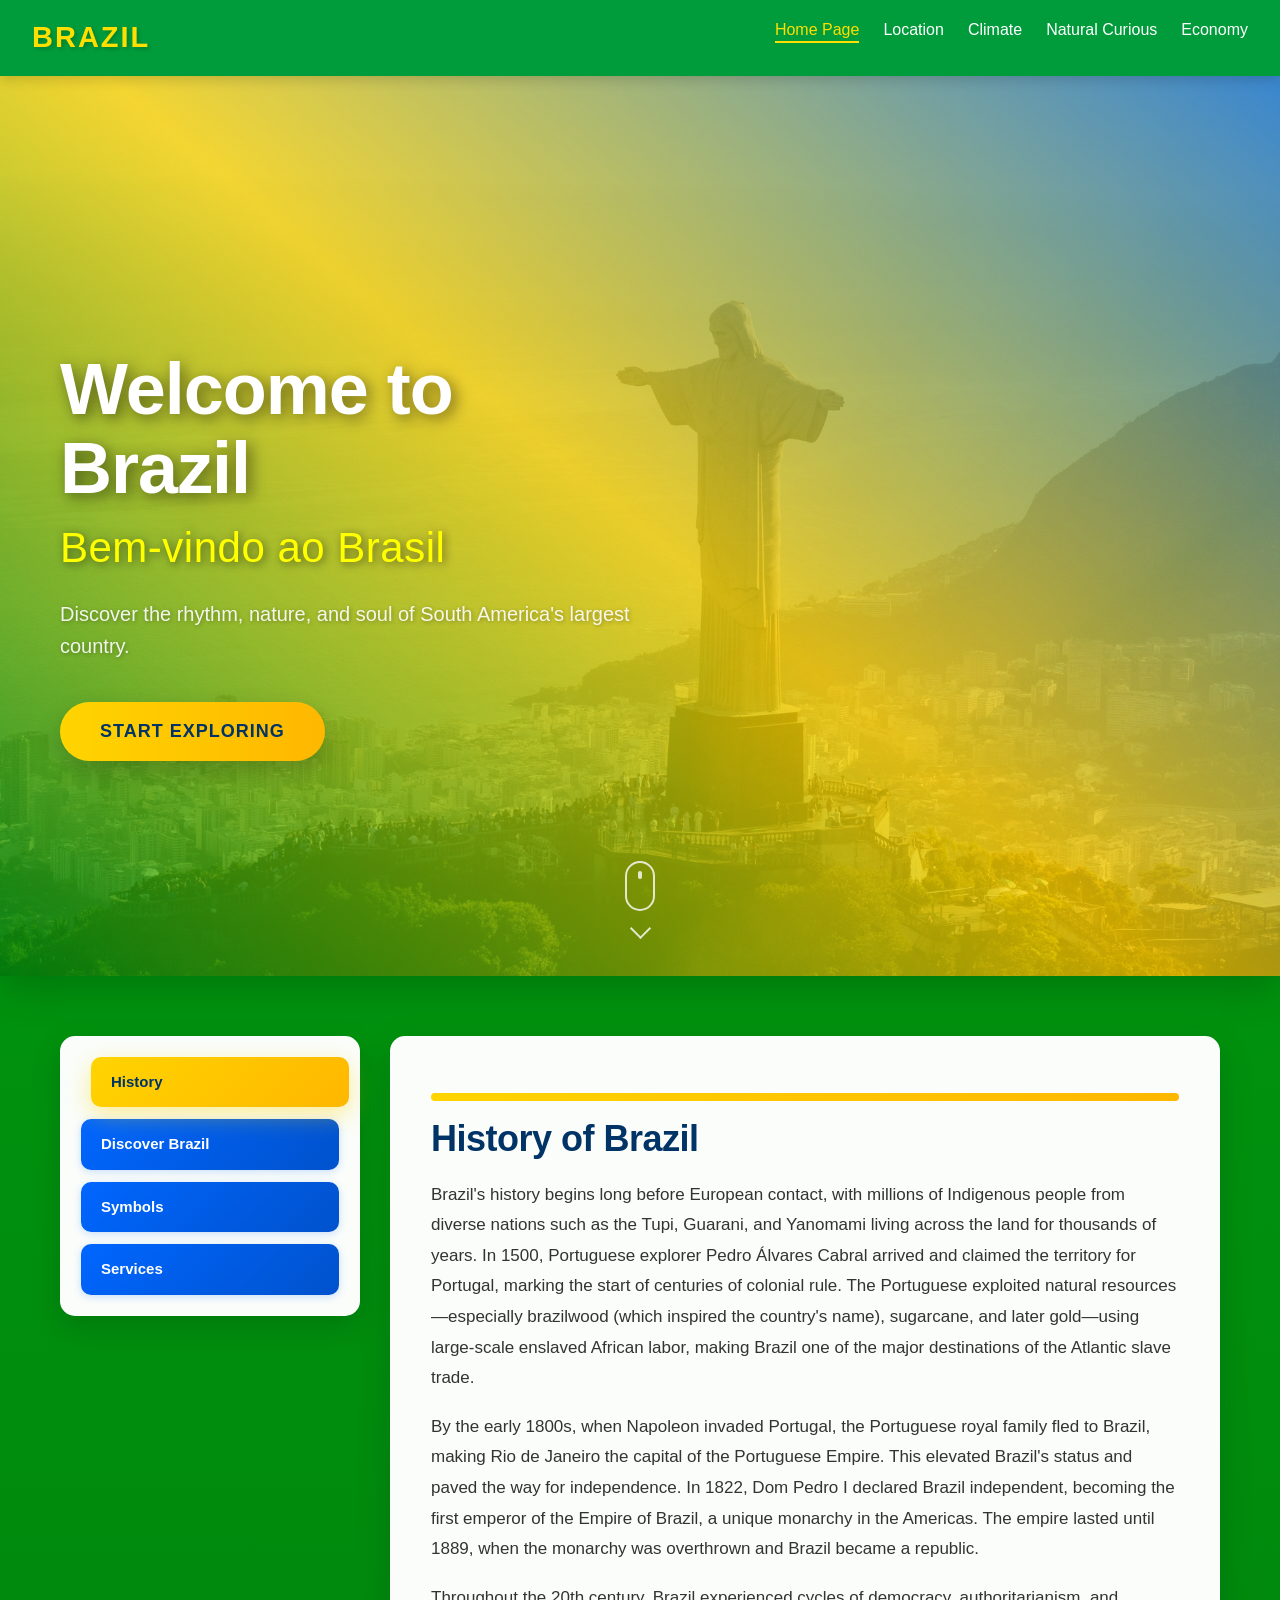
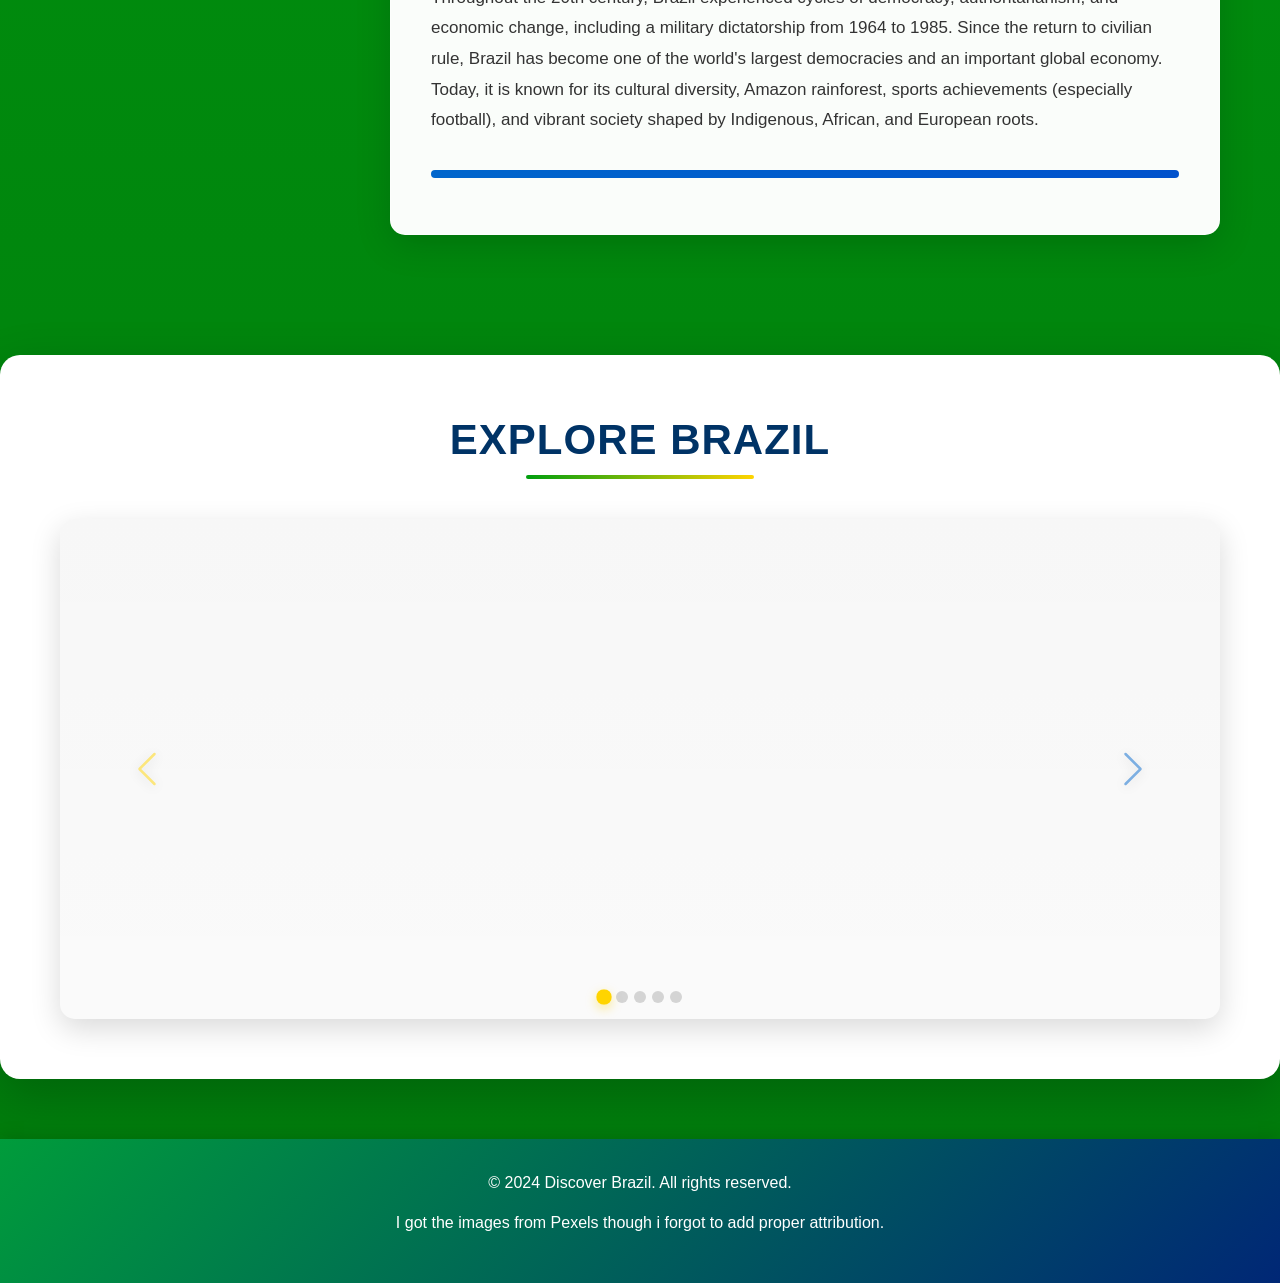
==== commit 6a915855: "Home Page nav adjustment" ====
--- a/index.html
+++ b/index.html
@@ -20,11 +20,11 @@
             <div></div>
         </div>
         <ul class="brazil-nav-links">
-            <li><a href="index.html">Home Page</a></li>
-            <li><a href="Locations.html" class="active">Location</a></li>
+            <li><a href="index.html" class="active">Home Page</a></li>
+            <li><a href="Locations.html">Location</a></li>
             <li><a href="Climate.html">Climate</a></li>
             <li><a href="Culture.html">Natural Curious</a></li>
-            <li><a href="#">Economy</a></li>
+            <li><a href="Economy.html">Economy</a></li>
         </ul>
     </nav>
 
@@ -123,17 +123,20 @@
                     <p>Brazil's national symbols reflect its rich heritage and natural beauty.</p>
                     <div class="symbol-grid">
                         <div class="symbol-item">
-                            <h3>The Flag</h3>
-                            <p>Green for forests, yellow for wealth, blue for the sky, and white for peace.</p>
-                        </div>
-                        <div class="symbol-item">
-                            <h3>The Anthem</h3>
-                            <p>A stirring melody celebrating Brazil's independence and natural splendor.</p>
-                        </div>
-                        <div class="symbol-item">
-                            <h3>Coat of Arms</h3>
-                            <p>Features the Southern Cross, coffee, and tobacco, symbolizing national wealth.</p>
-                        </div>
+                                <div class="symbol-media" aria-hidden="true"></div>
+                                <h3>The Flag</h3>
+                                <p>Green for forests, yellow for wealth, blue for the sky, and white for peace.</p>
+                            </div>
+                            <div class="symbol-item">
+                                <div class="symbol-media" aria-hidden="true"></div>
+                                <h3>The Anthem</h3>
+                                <p>A stirring melody celebrating Brazil's independence and natural splendor.</p>
+                            </div>
+                            <div class="symbol-item">
+                                <div class="symbol-media" aria-hidden="true"></div>
+                                <h3>Coat of Arms</h3>
+                                <p>Features the Southern Cross, coffee, and tobacco, symbolizing national wealth.</p>
+                            </div>
                     </div>
                 </article>
 
--- a/styles/Home.css
+++ b/styles/Home.css
@@ -16,6 +16,52 @@
     -moz-osx-font-smoothing: grayscale;
 }
 
+
+/* Symbol grid (cards) - reserved image area and consistent card styling */
+.symbol-grid {
+    display: grid;
+    grid-template-columns: repeat(auto-fit, minmax(220px, 1fr));
+    gap: 20px;
+    margin-top: 20px;
+}
+
+.symbol-item {
+    background: var(--card-bg);
+    border-radius: 10px;
+    padding: 14px;
+    box-shadow: 0 8px 20px rgba(0,0,0,0.08);
+    display: flex;
+    flex-direction: column;
+    gap: 12px;
+    align-items: center;
+    text-align: center;
+}
+
+.symbol-media {
+    width: 100%;
+    height: 140px;
+    border-radius: 8px;
+    background: linear-gradient(135deg, rgba(0,102,204,0.06), rgba(0,158,15,0.04));
+    display: flex;
+    align-items: center;
+    justify-content: center;
+    color: #666;
+    font-size: 14px;
+}
+
+.symbol-media img {
+    max-width: 100%;
+    max-height: 100%;
+    object-fit: cover;
+    border-radius: 6px;
+}
+
+.symbol-item h3 { color: #003366; margin: 0; }
+.symbol-item p { margin: 0; color: #333; line-height: 1.5; }
+
+@media (max-width: 800px) {
+    .symbol-media { height: 110px; }
+}
 /* ===== HEADER CONTAINER ===== */
 .header-container {
     width: 100%;
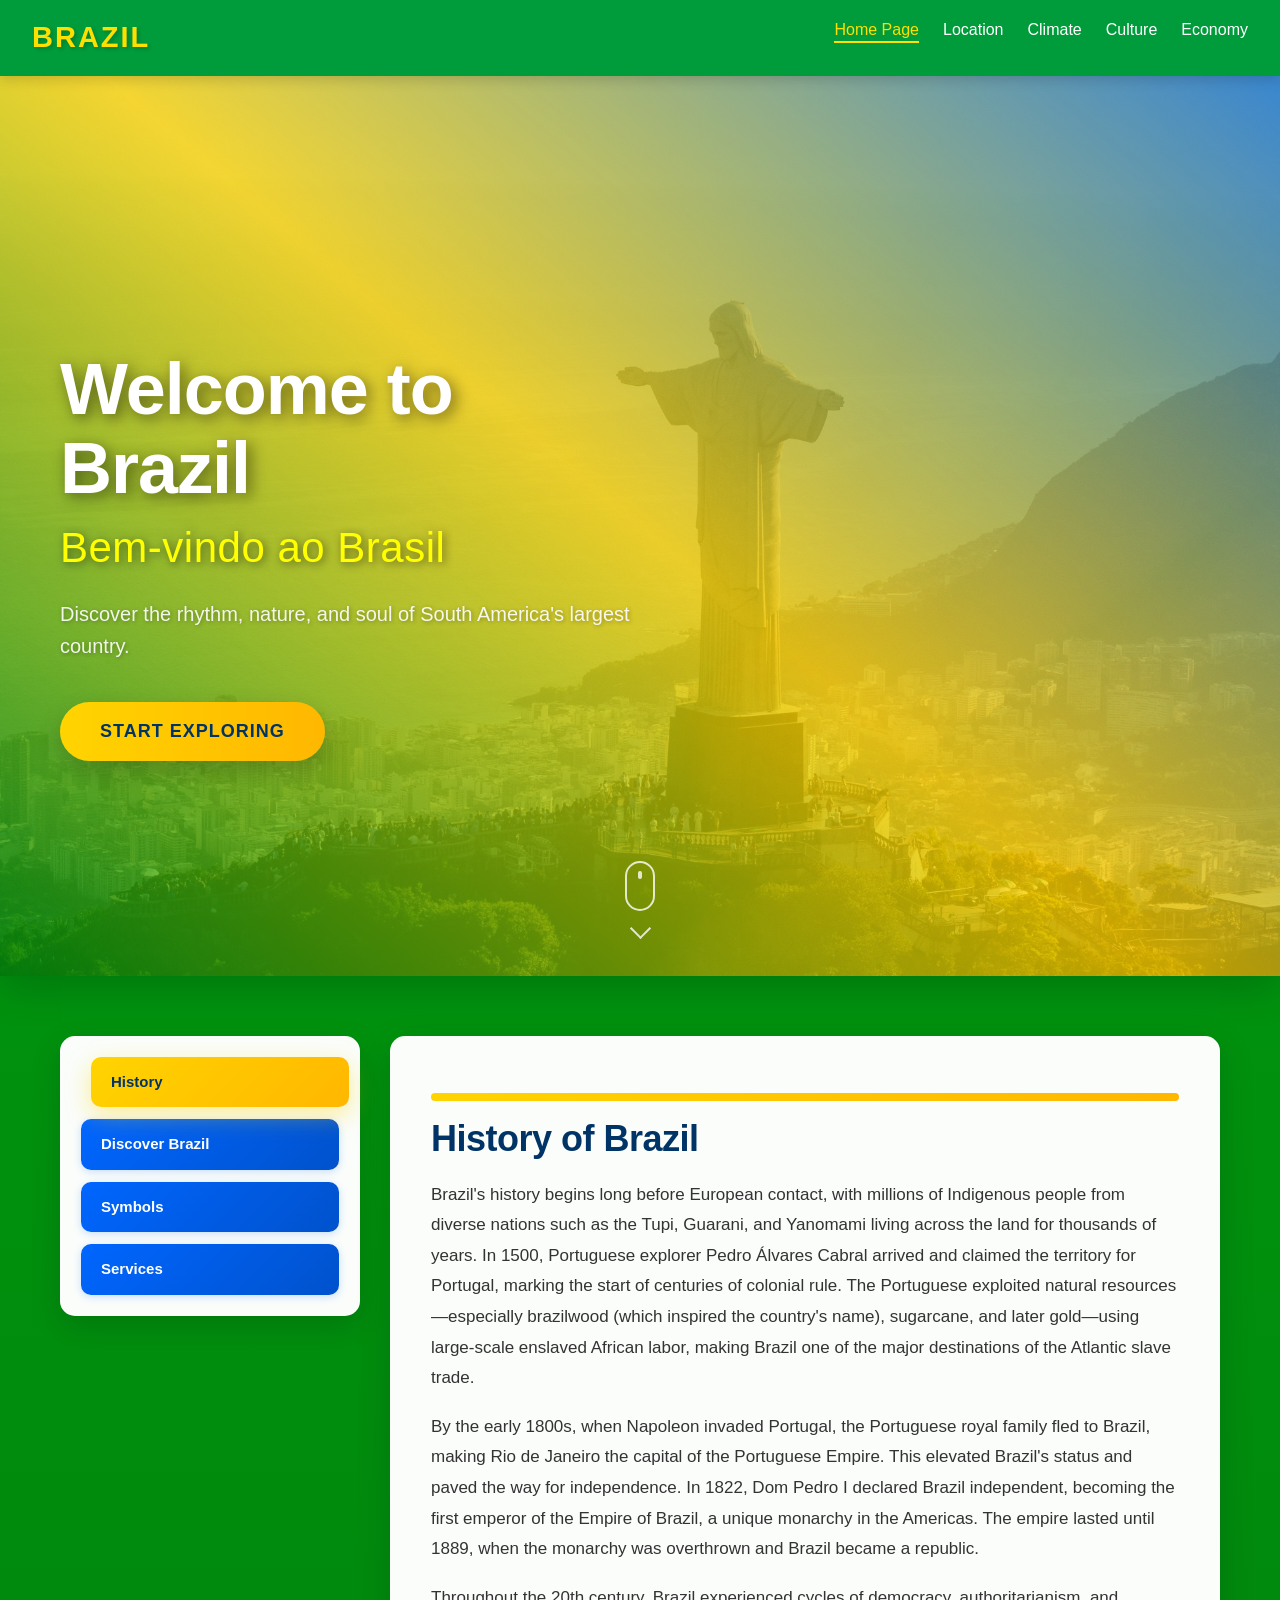
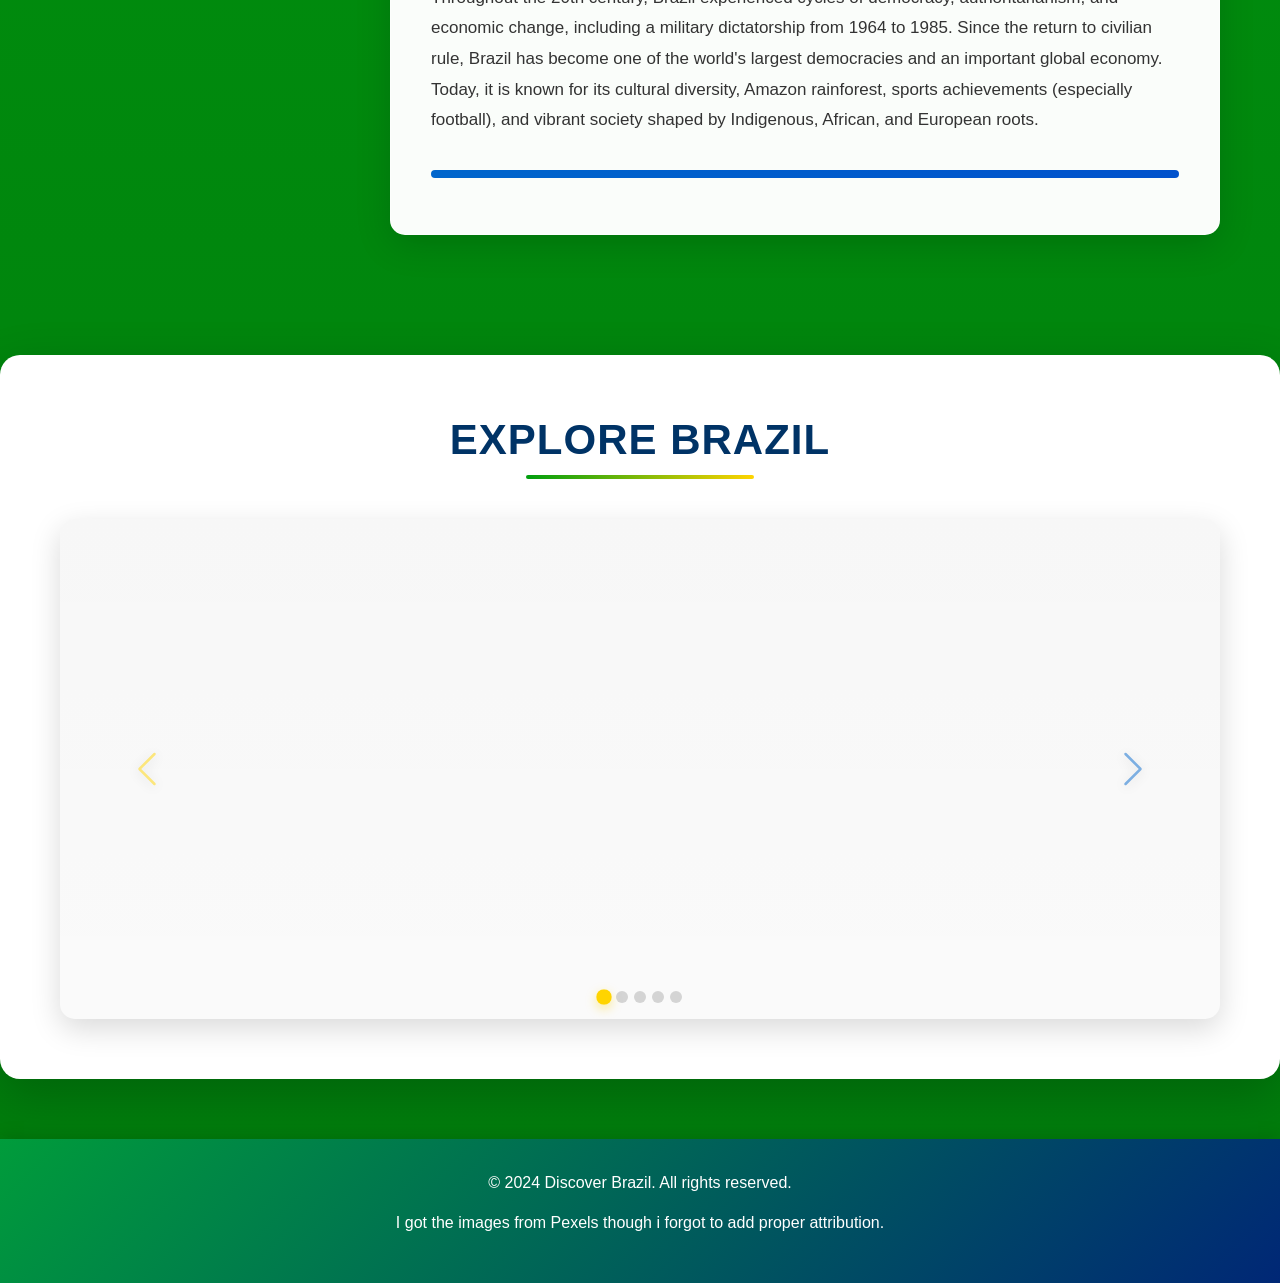
==== commit c3098abb: "hOME PAge" ====
--- a/index.html
+++ b/index.html
@@ -22,8 +22,8 @@
         <ul class="brazil-nav-links">
             <li><a href="index.html" class="active">Home Page</a></li>
             <li><a href="Locations.html">Location</a></li>
-            <li><a href="Climate.html">Climate</a></li>
-            <li><a href="Culture.html">Natural Curious</a></li>
+            <li><a href="climate.html">Climate</a></li>
+            <li><a href="Culture.html">Culture</a></li>
             <li><a href="Economy.html">Economy</a></li>
         </ul>
     </nav>
@@ -183,10 +183,10 @@
                     <img src="./images/pexels-kelly-24039432.jpg" class="d-block w-100" alt="Brazil Nature">
                 </div>
                 <div class="carousel-item">
-                    <img src="./images/pexels-miguel-á-padriñán-1619651.jpg" class="d-block w-100" alt="Brazil City">
-                </div>
-                <div class="carousel-item">
-                    <img src="./images/pexels-daniel-fernandes-1640777.jpg" class="d-block w-100" alt="Brazil Beach">
+                    <img src="./images/pexels-daniel-miller-2106839-35063958.jpg" class="d-block w-100" alt="Brazil City">
+                </div>
+                <div class="carousel-item">
+                    <img src="./images/pexels-victorfreitas-1072845.jpg" class="d-block w-100" alt="Brazil Beach">
             </div>
             <button class="carousel-control-prev" type="button" data-bs-target="#carouselExampleIndicators"
                 data-bs-slide="prev">
